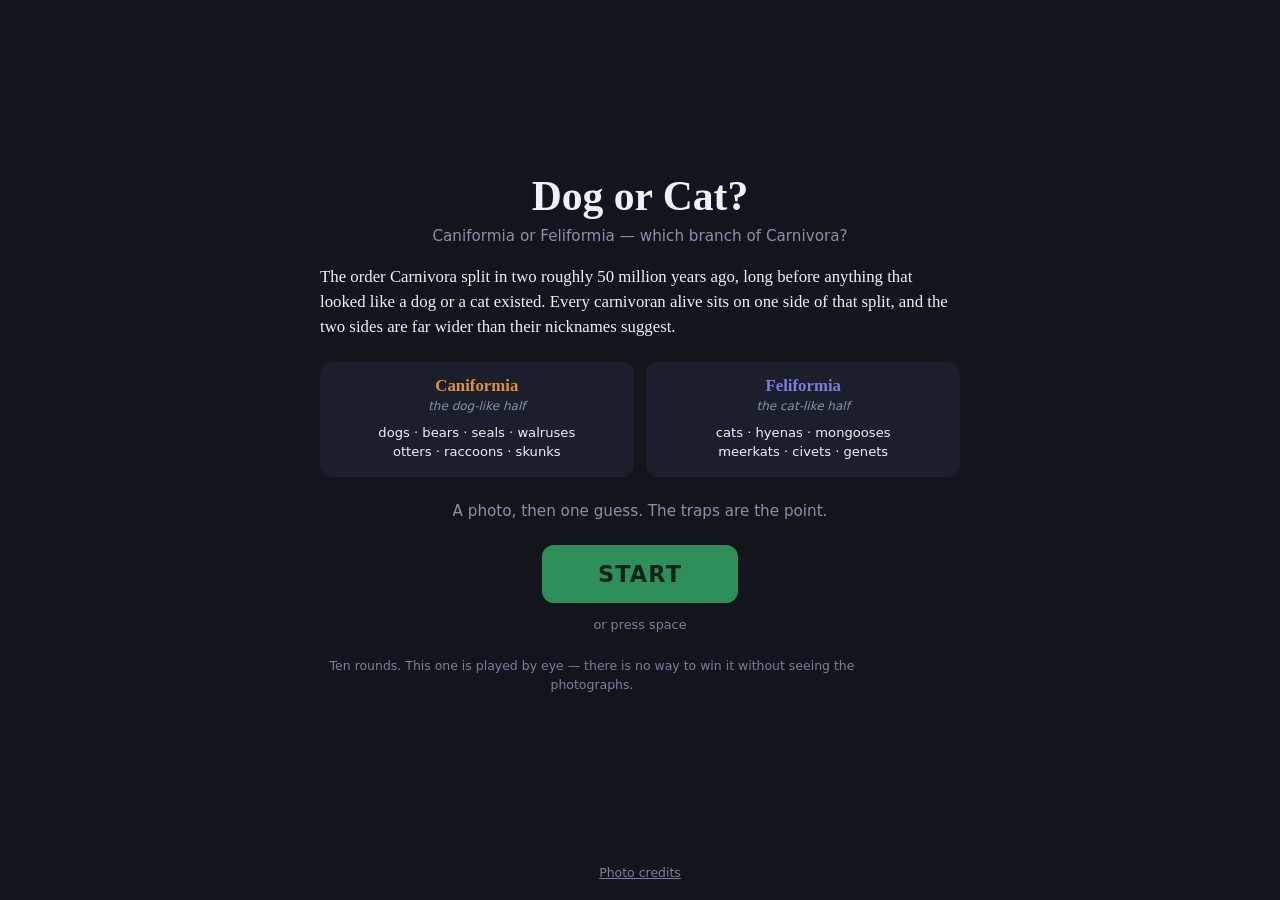
==== docs/index.html @ 502fe5a3 "Add the web version, at dogorcat.net The game only reached people who had Python, Pillow and a copy " ====
<!doctype html>
<html lang="en">
<head>
<meta charset="utf-8">
<meta name="viewport" content="width=device-width, initial-scale=1, viewport-fit=cover">
<title>Dog or Cat?</title>
<meta name="description" content="A photo of a carnivoran, and one guess: is it on the dog-like branch or the cat-like one? Seals are dog-like. Hyenas are cat-like. It is harder than it sounds.">
<meta name="theme-color" content="#12151c">
<link rel="icon" href="assets/favicon.svg">
<link rel="stylesheet" href="css/app.css">

<meta property="og:type" content="website">
<meta property="og:url" content="https://dogorcat.net/">
<meta property="og:title" content="Dog or Cat?">
<meta property="og:description" content="Caniformia or Feliformia? Seals are dog-like. Hyenas are cat-like. Ten photos, ten guesses.">
<meta property="og:image" content="https://dogorcat.net/assets/og-card.png">
<meta property="og:image:width" content="1200">
<meta property="og:image:height" content="630">
<meta name="twitter:card" content="summary_large_image">

<link rel="preload" as="fetch" href="data/species.json" crossorigin>
</head>
<body>
<main id="app">

  <!-- ------------------------------------------------- start -->
  <section id="screen-start" class="screen start" tabindex="-1">
    <div class="start-inner">
      <h1 class="wordmark">Dog or Cat?</h1>
      <p class="tagline">Caniformia or Feliformia — which branch of Carnivora?</p>
      <p class="blurb">
        The order Carnivora split in two roughly 50 million years ago, long
        before anything that looked like a dog or a cat existed. Every
        carnivoran alive sits on one side of that split, and the two sides are
        far wider than their nicknames suggest.
      </p>
      <div class="branches">
        <div class="branch branch-dog">
          <b>Caniformia</b><i>the dog-like half</i>
          <span>dogs · bears · seals · walruses<br>otters · raccoons · skunks</span>
        </div>
        <div class="branch branch-cat">
          <b>Feliformia</b><i>the cat-like half</i>
          <span>cats · hyenas · mongooses<br>meerkats · civets · genets</span>
        </div>
      </div>
      <p class="tagline">A photo, then one guess. The traps are the point.</p>
      <button class="big-button start-button" data-action="start">START</button>
      <p class="keyhint">or press space</p>
      <p class="note">Ten rounds. This one is played by eye — there is no way
        to win it without seeing the photographs.</p>
    </div>
    <footer class="site-footer"><a href="credits.html">Photo credits</a></footer>
  </section>

  <!-- ------------------------------------------------- play -->
  <section id="screen-play" class="screen play" tabindex="-1" hidden>
    <header class="hud">
      <h1 class="hud-title">Dog or Cat?</h1>
      <p class="hud-stats">
        <span id="hud-round">Round 1/10</span>
        <span id="hud-score">score 0</span>
        <span id="hud-streak" hidden></span>
      </p>
    </header>
    <p class="prompt" id="prompt">Caniformia or Feliformia — which branch of Carnivora?</p>

    <div class="stage" id="stage">
      <img id="photo" alt="" hidden>
      <p class="stage-msg" id="stage-msg">Fetching a photo…</p>
    </div>

    <p class="credit" id="credit"><span id="credit-text"></span></p>

    <div class="dock">
      <div class="panel" id="panel-choices">
        <div class="choices">
          <button class="choice choice-dog" id="btn-dog" data-action="dog">
            <span class="choice-word">DOG</span>
            <span class="choice-sub">Caniformia — dog-like</span>
          </button>
          <button class="choice choice-cat" id="btn-cat" data-action="cat">
            <span class="choice-word">CAT</span>
            <span class="choice-sub">Feliformia — cat-like</span>
          </button>
        </div>
        <p class="keyhint">keys: ← or D for dog &nbsp;•&nbsp; → or C for cat</p>
      </div>

      <div class="panel" id="panel-reveal" hidden aria-live="polite">
        <p class="verdict" id="verdict"></p>
        <p class="taxon" id="taxon"></p>
        <p class="fact" id="fact"></p>
        <button class="next-button" id="next" data-action="next">Next →</button>
      </div>
    </div>
  </section>

  <!-- ------------------------------------------------- results -->
  <section id="screen-results" class="screen results" tabindex="-1" hidden>
    <div class="results-inner">
      <h1 class="wordmark">Game over</h1>
      <p class="score-line" id="score-line"></p>
      <p class="best-streak" id="best-streak"></p>
      <p class="remark" id="remark"></p>
      <div id="missed-block" hidden>
        <p class="missed-head">Worth a second look:</p>
        <ol class="missed" id="missed"></ol>
      </div>
      <div class="results-buttons">
        <button class="big-button share-button" id="share" data-action="share">Share result</button>
        <button class="next-button" data-action="again">Play again</button>
        <button class="next-button ghost" data-action="home">Back to start</button>
      </div>
      <p class="keyhint" id="share-said" hidden>Copied to the clipboard.</p>
    </div>
    <footer class="site-footer"><a href="credits.html">Photo credits</a></footer>
  </section>

</main>
<script type="module" src="js/ui.js"></script>
</body>
</html>
---- docs/css/app.css ----
/* Dog or Cat? -- the desktop game's palette, with two contrast fixes:
   the credit grey and the cat button's subtitle both fell below WCAG AA. */

:root {
  --bg: #12151c;
  --panel: #1a1f2b;
  --ink: #eef1f7;
  --muted: #8792a8;
  --faint: #76809a;          /* was #5b6479 on the desktop: 3.1:1 */
  --dog: #e0913a;
  --dog-ink: #2a2110;
  --cat: #7f7ae0;
  --cat-ink: #1a1636;        /* was #231f4a: 4.1:1 */
  --good: #54c98a;
  --bad: #e8636b;
  --start: #2f8f5b;
  --serif: ui-serif, Charter, "Bitstream Charter", Georgia, serif;
  --sans: system-ui, -apple-system, "Segoe UI", Roboto, sans-serif;
  --dock-h: 16rem;
}
@media (min-width: 720px) { :root { --dock-h: 14.5rem; } }

* { box-sizing: border-box; }

html, body { height: 100%; }
body {
  margin: 0;
  background: var(--bg);
  color: var(--ink);
  font: 400 16px/1.5 var(--sans);
  -webkit-text-size-adjust: 100%;
}

#app { height: 100%; }
.screen { height: 100%; }
.screen[hidden] { display: none; }

:focus-visible { outline: 3px solid var(--ink); outline-offset: 3px; border-radius: 4px; }

/* ----------------------------------------------------------- shared bits */

.wordmark {
  font: 700 clamp(1.9rem, 7vw, 2.6rem)/1.1 var(--serif);
  margin: 0 0 .35rem;
}
.tagline { margin: 0 0 1rem; color: var(--muted); font-size: .95rem; }
.keyhint { color: var(--faint); font-size: .8rem; margin: .8rem 0 0; }
.note { color: var(--faint); font-size: .78rem; margin: 1.4rem 0 0; max-width: 34rem; }

.big-button {
  font: 700 1.4rem/1 var(--sans);
  letter-spacing: .05em;
  color: #0f2418;
  background: var(--start);
  border: 0;
  border-radius: 12px;
  padding: 1.1rem 3.5rem;
  min-height: 3.5rem;
  cursor: pointer;
  touch-action: manipulation;
  -webkit-tap-highlight-color: transparent;
}
.next-button {
  font: 700 1rem/1 var(--sans);
  color: var(--ink);
  background: #2b3346;
  border: 0;
  border-radius: 10px;
  padding: .85rem 1.4rem;
  min-height: 2.9rem;
  cursor: pointer;
  touch-action: manipulation;
}
.next-button.ghost { background: transparent; color: var(--muted); }
@media (hover: hover) {
  .big-button:hover, .next-button:hover { filter: brightness(1.18); }
}
.big-button:active, .next-button:active { transform: scale(.985); }

.site-footer { text-align: center; padding: 1rem 0 calc(1rem + env(safe-area-inset-bottom)); }
.site-footer a, .credit a { color: var(--faint); font-size: .78rem; }

/* ----------------------------------------------------------- start */

.start {
  display: flex;
  flex-direction: column;
  justify-content: center;
  align-items: center;
  text-align: center;
  padding: max(1.5rem, env(safe-area-inset-top)) 1.25rem 0;
  overflow-y: auto;
}
.start-inner { max-width: 40rem; margin: auto; padding: 1.5rem 0; }
.blurb { font-family: var(--serif); font-size: 1.05rem; text-align: left; margin: 0 0 1.4rem; }

.branches { display: grid; grid-template-columns: 1fr 1fr; gap: .8rem; margin: 0 0 1.4rem; }
.branch {
  background: var(--panel);
  border-radius: 12px;
  padding: .9rem .6rem 1rem;
  font-size: .82rem;
  line-height: 1.45;
}
.branch b { display: block; font: 700 1.05rem/1.2 var(--serif); margin-bottom: .1rem; }
.branch i { display: block; color: var(--muted); font-size: .75rem; margin-bottom: .5rem; }
.branch-dog b { color: var(--dog); }
.branch-cat b { color: var(--cat); }

.start-button { margin-top: .4rem; }

/* ----------------------------------------------------------- play */

.play {
  display: grid;
  grid-template-rows: auto auto minmax(0, 1fr) auto var(--dock-h);
  gap: .5rem;
  max-width: 44rem;
  margin: 0 auto;
  padding: max(.9rem, env(safe-area-inset-top)) 1rem
           calc(.9rem + env(safe-area-inset-bottom));
}

.hud { display: flex; align-items: baseline; justify-content: space-between; gap: 1rem; }
.hud-title { font: 700 1.3rem/1.2 var(--serif); margin: 0; }
.hud-stats { margin: 0; color: var(--muted); font-size: .85rem; font-variant-numeric: tabular-nums; }
.hud-stats span + span::before { content: " • "; color: var(--faint); }
.prompt { margin: 0; color: var(--muted); font-size: .85rem; }

.stage {
  background: var(--panel);
  border-radius: 14px;
  display: grid;
  place-items: center;
  overflow: hidden;
  min-height: 0;
  /* The same 3:2 frame the desktop game uses, centred in whatever height is
     going spare, so the panel never towers over the photograph inside it. */
  aspect-ratio: 3 / 2;
  width: 100%;
  max-height: 100%;
  margin: auto;
}
#photo { max-width: 100%; max-height: 100%; object-fit: contain; display: block; }
#photo[hidden] { display: none; }
.stage-msg { color: var(--muted); font-size: .9rem; margin: 0; padding: 1rem; text-align: center; }
.stage.loading { animation: pulse 1.6s ease-in-out infinite; }
@keyframes pulse { 50% { background: #222839; } }

.credit {
  margin: 0;
  min-height: 1.15rem;
  text-align: center;
  font-size: .72rem;
  line-height: 1.15rem;
  color: var(--faint);
  visibility: hidden;         /* keeps the row's height, hides it from AT too */
}
.credit.shown { visibility: visible; }

.dock { display: grid; min-height: 0; }
.dock > .panel { grid-area: 1 / 1; }
.dock > .panel[hidden] { display: none; }

.choices { display: grid; grid-template-columns: 1fr 1fr; gap: .75rem; }
.choice {
  display: grid;
  place-content: center;
  gap: .25rem;
  min-height: 5.5rem;
  padding: .9rem .5rem;
  border: 0;
  border-radius: 12px;
  font: inherit;
  cursor: pointer;
  touch-action: manipulation;
  -webkit-tap-highlight-color: transparent;
  user-select: none;
}
.choice-word { font: 700 1.5rem/1 var(--sans); letter-spacing: .05em; }
.choice-sub { font-size: .78rem; font-style: italic; }
.choice-dog { background: var(--dog); color: var(--dog-ink); }
.choice-cat { background: var(--cat); color: var(--cat-ink); }
.choice[disabled] { opacity: .45; cursor: default; }
@media (hover: hover) { .choice:not([disabled]):hover { filter: brightness(1.15); } }
.choice:not([disabled]):active { transform: scale(.985); }

.verdict { font: 700 1.3rem/1.2 var(--serif); margin: 0 0 .3rem; }
.verdict.correct { color: var(--good); }
.verdict.wrong { color: var(--bad); }
.taxon { margin: 0 0 .6rem; color: var(--muted); font-size: .9rem; }
.fact { margin: 0; font-family: var(--serif); min-height: 4.5em; }
#panel-reveal .next-button { margin-top: .4rem; }

/* ----------------------------------------------------------- results */

.results { display: flex; flex-direction: column; overflow-y: auto; padding: max(1.5rem, env(safe-area-inset-top)) 1.25rem 0; }
.results-inner { max-width: 34rem; margin: auto; width: 100%; }
.score-line { font: 700 1.6rem/1.2 var(--serif); margin: 0 0 .2rem; }
.best-streak { margin: 0 0 1rem; color: var(--muted); }
.remark { font-family: var(--serif); font-size: 1.05rem; margin: 0 0 1.4rem; }
.missed-head { color: var(--muted); font-size: .85rem; margin: 0 0 .4rem; }
.missed { margin: 0 0 1.6rem; padding-left: 1.2rem; }
.missed li { margin-bottom: .3rem; }
.missed a { color: var(--ink); }
.missed .taxon-inline { color: var(--muted); font-size: .85rem; }
.results-buttons { display: flex; flex-wrap: wrap; gap: .7rem; align-items: center; }
.share-button { padding: 1rem 2rem; font-size: 1.1rem; }

/* ----------------------------------------------------------- motion */

@media (prefers-reduced-motion: reduce) {
  *, *::before, *::after {
    animation-duration: .01ms !important;
    animation-iteration-count: 1 !important;
    transition-duration: .01ms !important;
  }
  .stage.loading { animation: none; }
}

/* ----------------------------------------------------------- credits page */

.page { background: var(--bg); }
.prose { max-width: 46rem; margin: 0 auto; padding: 2rem 1.25rem 4rem; }
.prose h1 { font: 700 2rem/1.2 var(--serif); }
.prose a { color: var(--ink); }
.credits { list-style: none; margin: 2rem 0; padding: 0; }
.credits li { display: flex; gap: 1rem; align-items: center; margin-bottom: 1.1rem; }
.credits img { width: 110px; height: 74px; object-fit: cover;
               border-radius: 8px; flex: none; }
.credits div { font-size: .85rem; color: var(--muted); }
.credits b { color: var(--ink); font-size: .95rem; }
.credits a { color: var(--faint); }
.back { margin-top: 2rem; }
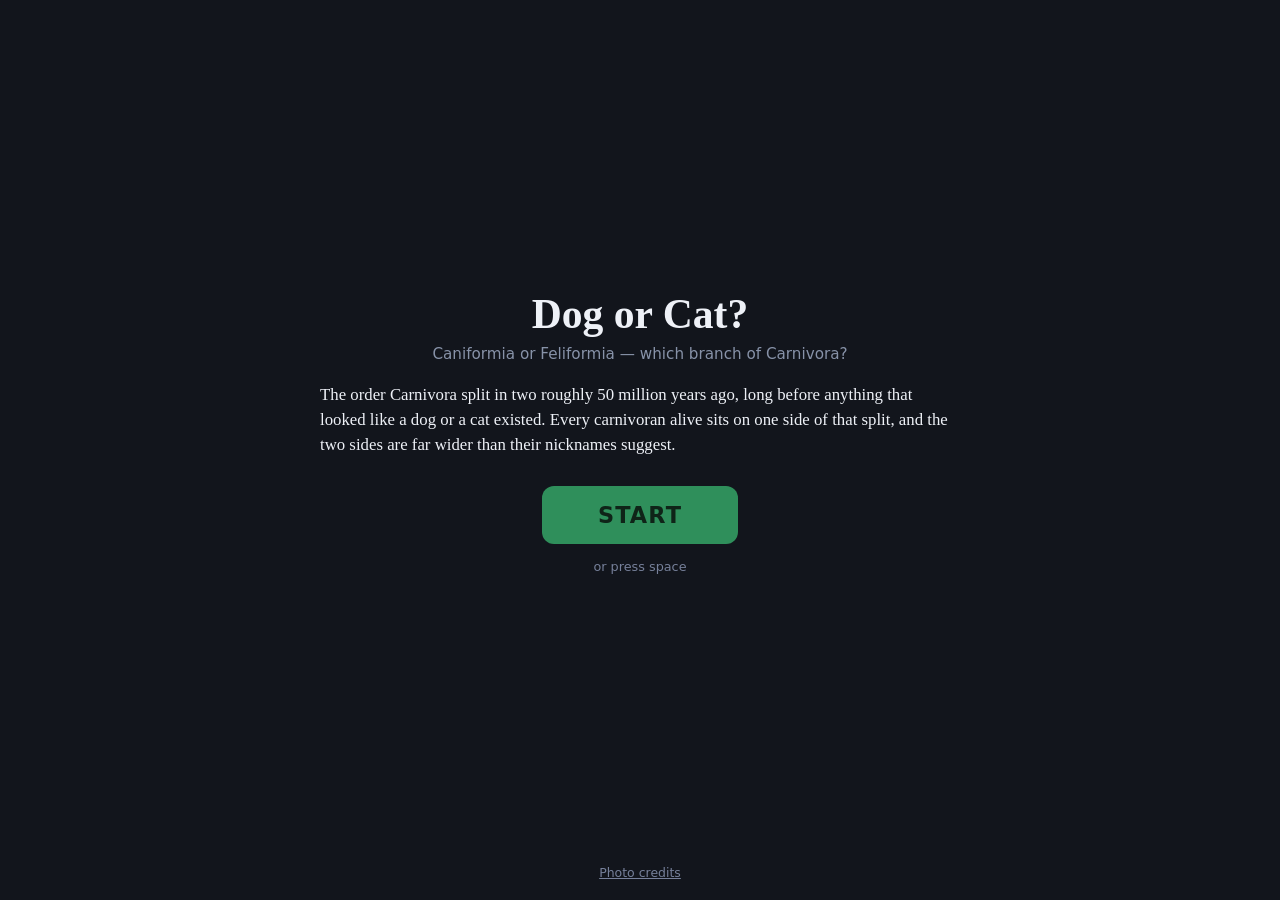
==== commit a3852f0b: "Stop the start page and the credits page giving the game away The start page listed the two branches" ====
--- a/docs/index.html
+++ b/docs/index.html
@@ -34,21 +34,8 @@
         carnivoran alive sits on one side of that split, and the two sides are
         far wider than their nicknames suggest.
       </p>
-      <div class="branches">
-        <div class="branch branch-dog">
-          <b>Caniformia</b><i>the dog-like half</i>
-          <span>dogs · bears · seals · walruses<br>otters · raccoons · skunks</span>
-        </div>
-        <div class="branch branch-cat">
-          <b>Feliformia</b><i>the cat-like half</i>
-          <span>cats · hyenas · mongooses<br>meerkats · civets · genets</span>
-        </div>
-      </div>
-      <p class="tagline">A photo, then one guess. The traps are the point.</p>
       <button class="big-button start-button" data-action="start">START</button>
       <p class="keyhint">or press space</p>
-      <p class="note">Ten rounds. This one is played by eye — there is no way
-        to win it without seeing the photographs.</p>
     </div>
     <footer class="site-footer"><a href="credits.html">Photo credits</a></footer>
   </section>
--- a/docs/css/app.css
+++ b/docs/css/app.css
@@ -45,7 +45,6 @@
 }
 .tagline { margin: 0 0 1rem; color: var(--muted); font-size: .95rem; }
 .keyhint { color: var(--faint); font-size: .8rem; margin: .8rem 0 0; }
-.note { color: var(--faint); font-size: .78rem; margin: 1.4rem 0 0; max-width: 34rem; }
 
 .big-button {
   font: 700 1.4rem/1 var(--sans);
@@ -93,19 +92,6 @@
 }
 .start-inner { max-width: 40rem; margin: auto; padding: 1.5rem 0; }
 .blurb { font-family: var(--serif); font-size: 1.05rem; text-align: left; margin: 0 0 1.4rem; }
-
-.branches { display: grid; grid-template-columns: 1fr 1fr; gap: .8rem; margin: 0 0 1.4rem; }
-.branch {
-  background: var(--panel);
-  border-radius: 12px;
-  padding: .9rem .6rem 1rem;
-  font-size: .82rem;
-  line-height: 1.45;
-}
-.branch b { display: block; font: 700 1.05rem/1.2 var(--serif); margin-bottom: .1rem; }
-.branch i { display: block; color: var(--muted); font-size: .75rem; margin-bottom: .5rem; }
-.branch-dog b { color: var(--dog); }
-.branch-cat b { color: var(--cat); }
 
 .start-button { margin-top: .4rem; }
 
@@ -226,8 +212,16 @@
 .prose a { color: var(--ink); }
 .credits { list-style: none; margin: 2rem 0; padding: 0; }
 .credits li { display: flex; gap: 1rem; align-items: center; margin-bottom: 1.1rem; }
-.credits img { width: 110px; height: 74px; object-fit: cover;
-               border-radius: 8px; flex: none; }
+.credits img {
+  width: 110px; height: 74px; flex: none;
+  /* contain, not cover: the striped skunk is a tall photograph, and cropping
+     to the middle of it leaves nothing but tail. */
+  object-fit: contain;
+  background: var(--panel);
+  border-radius: 8px;
+}
+.muted-line { color: var(--muted); font-size: .85rem; }
+#show-all { font-size: .85rem; padding: .6rem 1rem; min-height: 0; }
 .credits div { font-size: .85rem; color: var(--muted); }
 .credits b { color: var(--ink); font-size: .95rem; }
 .credits a { color: var(--faint); }
